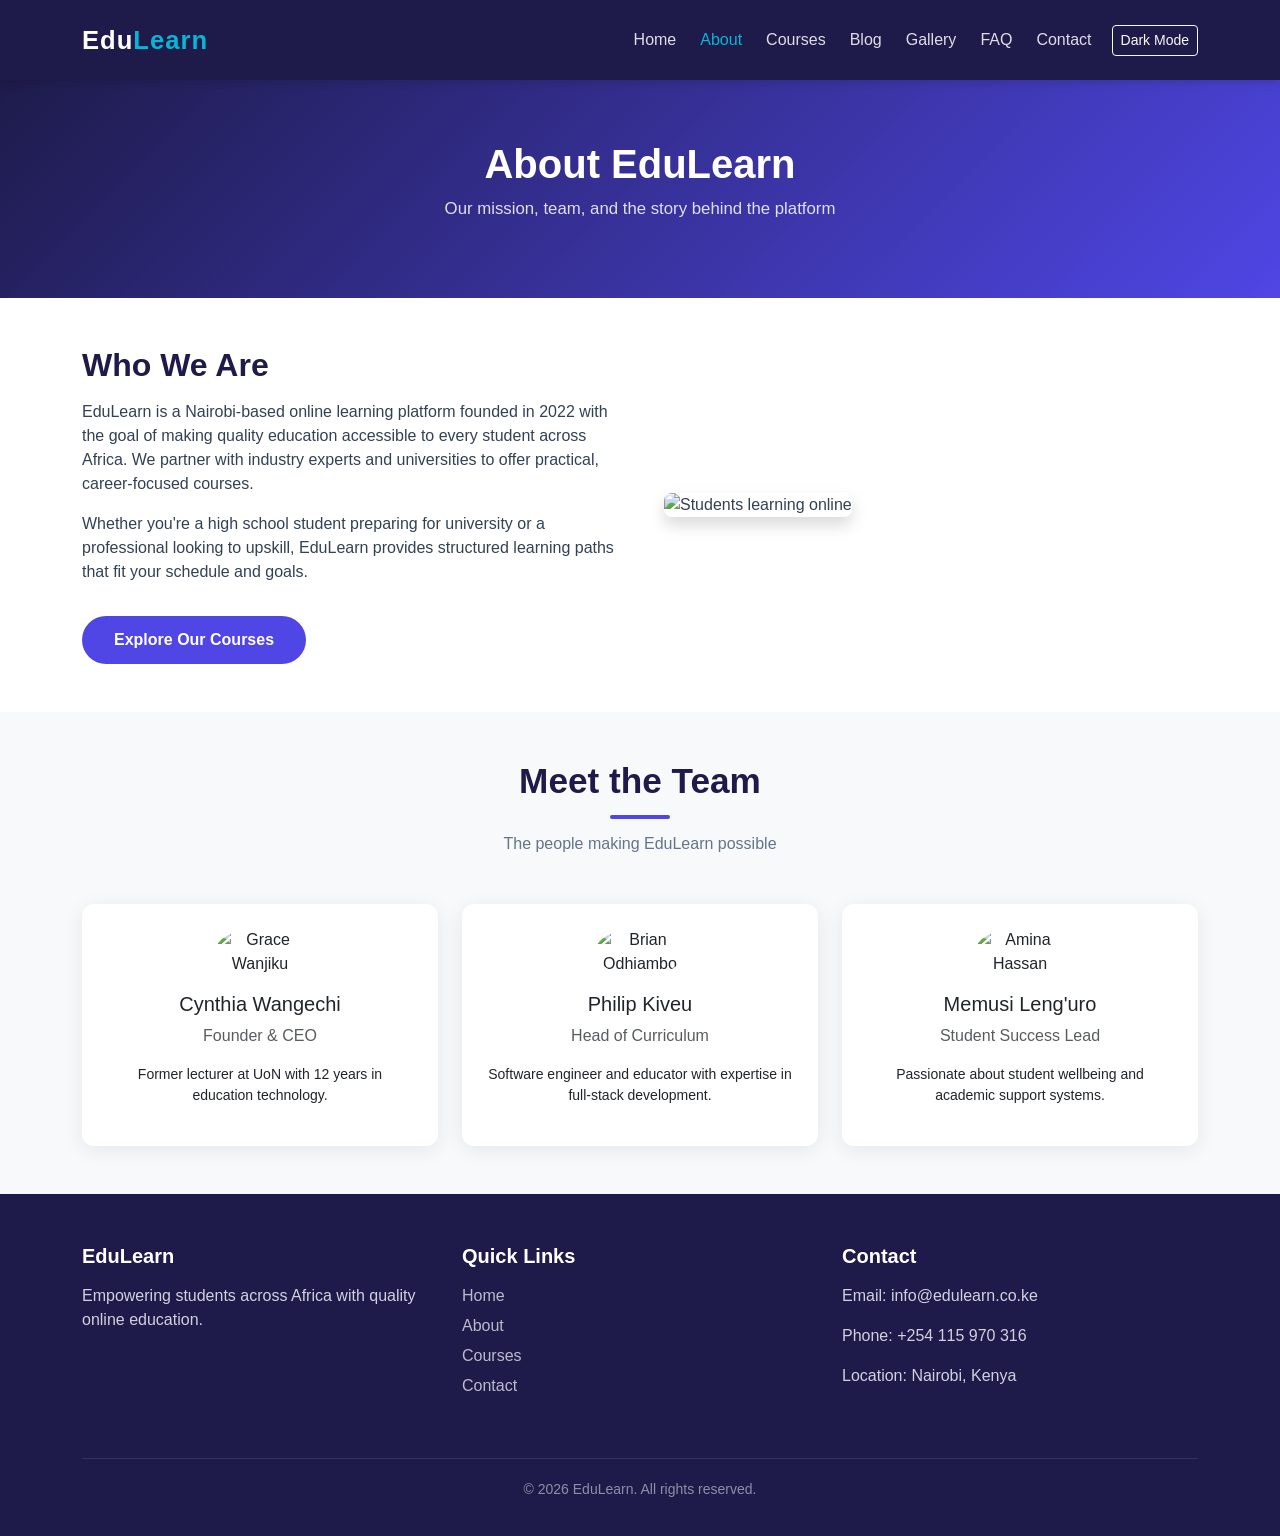
==== about.html @ be70aac3 "Add About page with mission statement and team section" ====
<!DOCTYPE html>
<html lang="en">
<head>
  <meta charset="UTF-8" />
  <meta name="viewport" content="width=device-width, initial-scale=1.0" />
  <title>EduLearn - About Us</title>
  <link rel="stylesheet" href="https://cdn.jsdelivr.net/npm/bootstrap@5.3.0/dist/css/bootstrap.min.css" />
  <link rel="stylesheet" href="css/style.css" />
</head>
<body>

  <nav class="navbar navbar-expand-lg navbar-dark">
    <div class="container">
      <a class="navbar-brand" href="index.html">Edu<span>Learn</span></a>
      <button class="navbar-toggler" type="button" data-bs-toggle="collapse" data-bs-target="#navMenu">
        <span class="navbar-toggler-icon"></span>
      </button>
      <div class="collapse navbar-collapse" id="navMenu">
        <ul class="navbar-nav ms-auto align-items-center">
          <li class="nav-item"><a class="nav-link" href="index.html">Home</a></li>
          <li class="nav-item"><a class="nav-link active" href="about.html">About</a></li>
          <li class="nav-item"><a class="nav-link" href="courses.html">Courses</a></li>
          <li class="nav-item"><a class="nav-link" href="blog.html">Blog</a></li>
          <li class="nav-item"><a class="nav-link" href="gallery.html">Gallery</a></li>
          <li class="nav-item"><a class="nav-link" href="faq.html">FAQ</a></li>
          <li class="nav-item"><a class="nav-link" href="contact.html">Contact</a></li>
          <li class="nav-item ms-2">
            <button id="darkModeToggle" class="btn btn-sm btn-outline-light">Dark Mode</button>
          </li>
        </ul>
      </div>
    </div>
  </nav>

  <div class="page-header">
    <div class="container">
      <h1>About EduLearn</h1>
      <p>Our mission, team, and the story behind the platform</p>
    </div>
  </div>

  <section class="py-5">
    <div class="container">
      <div class="row align-items-center g-5">
        <div class="col-md-6">
          <h2 class="fw-bold mb-3" style="color: var(--dark);">Who We Are</h2>
          <p>EduLearn is a Nairobi-based online learning platform founded in 2022 with the goal of making quality education accessible to every student across Africa. We partner with industry experts and universities to offer practical, career-focused courses.</p>
          <p>Whether you're a high school student preparing for university or a professional looking to upskill, EduLearn provides structured learning paths that fit your schedule and goals.</p>
          <a href="courses.html" class="btn-primary-custom mt-3 d-inline-block">Explore Our Courses</a>
        </div>
        <div class="col-md-6">
          <img src="https://images.unsplash.com/photo-1522202176988-66273c2fd55f?w=600&h=400&fit=crop" alt="Students learning online" class="img-fluid rounded-3 shadow" />
        </div>
      </div>
    </div>
  </section>

  <!-- TEAM -->
  <section class="py-5 bg-light">
    <div class="container">
      <div class="section-title">
        <h2>Meet the Team</h2>
        <div class="section-divider"></div>
        <p>The people making EduLearn possible</p>
      </div>
      <div class="row g-4">
        <div class="col-md-4">
          <div class="card text-center p-4 h-100">
            <img src="https://randomuser.me/api/portraits/women/44.jpg" alt="Grace Wanjiku" class="rounded-circle mx-auto mb-3" width="90" />
            <h5>Cynthia Wangechi</h5>
            <p class="text-muted">Founder & CEO</p>
            <p class="small">Former lecturer at UoN with 12 years in education technology.</p>
          </div>
        </div>
        <div class="col-md-4">
          <div class="card text-center p-4 h-100">
            <img src="https://randomuser.me/api/portraits/men/32.jpg" alt="Brian Odhiambo" class="rounded-circle mx-auto mb-3" width="90" />
            <h5>Philip Kiveu</h5>
            <p class="text-muted">Head of Curriculum</p>
            <p class="small">Software engineer and educator with expertise in full-stack development.</p>
          </div>
        </div>
        <div class="col-md-4">
          <div class="card text-center p-4 h-100">
            <img src="https://randomuser.me/api/portraits/women/68.jpg" alt="Amina Hassan" class="rounded-circle mx-auto mb-3" width="90" />
            <h5>Memusi Leng'uro</h5>
            <p class="text-muted">Student Success Lead</p>
            <p class="small">Passionate about student wellbeing and academic support systems.</p>
          </div>
        </div>
      </div>
    </div>
  </section>

  <footer>
    <div class="container">
      <div class="row">
        <div class="col-md-4 mb-4">
          <h5>EduLearn</h5>
          <p>Empowering students across Africa with quality online education.</p>
        </div>
        <div class="col-md-4 mb-4">
          <h5>Quick Links</h5>
          <a href="index.html">Home</a>
          <a href="about.html">About</a>
          <a href="courses.html">Courses</a>
          <a href="contact.html">Contact</a>
        </div>
        <div class="col-md-4 mb-4">
          <h5>Contact</h5>
          <p>Email: info@edulearn.co.ke</p>
          <p>Phone: +254 115 970 316</p>
          <p>Location: Nairobi, Kenya</p>
        </div>
      </div>
      <div class="footer-bottom">
        <p>&copy; 2026 EduLearn. All rights reserved.</p>
      </div>
    </div>
  </footer>

  <script src="https://cdn.jsdelivr.net/npm/bootstrap@5.3.0/dist/js/bootstrap.bundle.min.js"></script>
  <script src="js/main.js"></script>
</body>
</html>
---- css/style.css ----
/* STYLES  */
:root {
  --primary: #4f46e5;
  --primary-dark: #3730a3;
  --secondary: #06b6d4;
  --accent: #f59e0b;
  --dark: #1e1b4b;
  --light: #f8fafc;
  --text: #334155;
  --muted: #64748b;
}

* {
  margin: 0;
  padding: 0;
  box-sizing: border-box;
}

body {
  font-family: 'Segoe UI', Tahoma, Geneva, Verdana, sans-serif;
  color: var(--text);
  background-color: #fff;
}

/* NAVBAR  */
.navbar {
  background-color: var(--dark) !important;
  padding: 1rem 0;
  box-shadow: 0 2px 10px rgba(0,0,0,0.15);
}

.navbar-brand {
  font-size: 1.6rem;
  font-weight: 700;
  color: #fff !important;
  letter-spacing: 1px;
}

.navbar-brand span {
  color: var(--secondary);
}

.nav-link {
  color: rgba(255,255,255,0.85) !important;
  font-weight: 500;
  margin: 0 4px;
  transition: color 0.3s;
}

.nav-link:hover,
.nav-link.active {
  color: var(--secondary) !important;
}

/* ===== HERO SECTION ===== */
.hero {
  background: linear-gradient(135deg, var(--dark) 0%, var(--primary) 100%);
  color: white;
  padding: 100px 0 80px;
  text-align: center;
}

.hero h1 {
  font-size: 3rem;
  font-weight: 800;
  margin-bottom: 1rem;
}

.hero h1 span {
  color: var(--secondary);
}

.hero p {
  font-size: 1.2rem;
  opacity: 0.9;
  max-width: 600px;
  margin: 0 auto 2rem;
}

.btn-primary-custom {
  background-color: var(--primary);
  border: none;
  color: white;
  padding: 12px 32px;
  border-radius: 50px;
  font-weight: 600;
  text-decoration: none;
  display: inline-block;
  transition: all 0.3s;
}

.btn-primary-custom:hover {
  background-color: var(--primary-dark);
  color: white;
  transform: translateY(-2px);
}

.btn-outline-custom {
  border: 2px solid white;
  color: white;
  padding: 12px 32px;
  border-radius: 50px;
  font-weight: 600;
  text-decoration: none;
  display: inline-block;
  margin-left: 12px;
  transition: all 0.3s;
}

.btn-outline-custom:hover {
  background-color: white;
  color: var(--primary);
}

/* SECTION TITLES */
.section-title {
  text-align: center;
  margin-bottom: 3rem;
}

.section-title h2 {
  font-size: 2.2rem;
  font-weight: 700;
  color: var(--dark);
}

.section-title p {
  color: var(--muted);
  font-size: 1rem;
  max-width: 500px;
  margin: 0.5rem auto 0;
}

.section-divider {
  width: 60px;
  height: 4px;
  background: var(--primary);
  margin: 0.8rem auto;
  border-radius: 2px;
}

/*  CARDS  */
.card {
  border: none;
  border-radius: 12px;
  box-shadow: 0 4px 20px rgba(0,0,0,0.08);
  transition: transform 0.3s, box-shadow 0.3s;
}

.card:hover {
  transform: translateY(-6px);
  box-shadow: 0 8px 30px rgba(0,0,0,0.15);
}

.card-img-top {
  border-radius: 12px 12px 0 0;
  height: 200px;
  object-fit: cover;
}

/*  FOOTER  */
footer {
  background-color: var(--dark);
  color: rgba(255,255,255,0.8);
  padding: 50px 0 20px;
}

footer h5 {
  color: white;
  font-weight: 700;
  margin-bottom: 1rem;
}

footer a {
  color: rgba(255,255,255,0.7);
  text-decoration: none;
  display: block;
  margin-bottom: 6px;
  transition: color 0.3s;
}

footer a:hover {
  color: var(--secondary);
}

footer .footer-bottom {
  border-top: 1px solid rgba(255,255,255,0.1);
  padding-top: 20px;
  margin-top: 30px;
  text-align: center;
  font-size: 0.875rem;
  color: rgba(255,255,255,0.5);
}

/*PAGE HEADER */
.page-header {
  background: linear-gradient(135deg, var(--dark), var(--primary));
  color: white;
  padding: 60px 0;
  text-align: center;
}

.page-header h1 {
  font-size: 2.5rem;
  font-weight: 700;
}

.page-header p {
  opacity: 0.85;
  font-size: 1.05rem;
}

/* DARK MODE */
body.dark-mode {
  background-color: #0f172a;
  color: #e2e8f0;
}

body.dark-mode .card {
  background-color: #1e293b;
  color: #e2e8f0;
}

body.dark-mode .section-title h2 {
  color: #f1f5f9;
}

/* RESPONSIVE*/
@media (max-width: 768px) {
  .hero h1 {
    font-size: 2rem;
  }

  .btn-outline-custom {
    margin-left: 0;
    margin-top: 12px;
  }
}
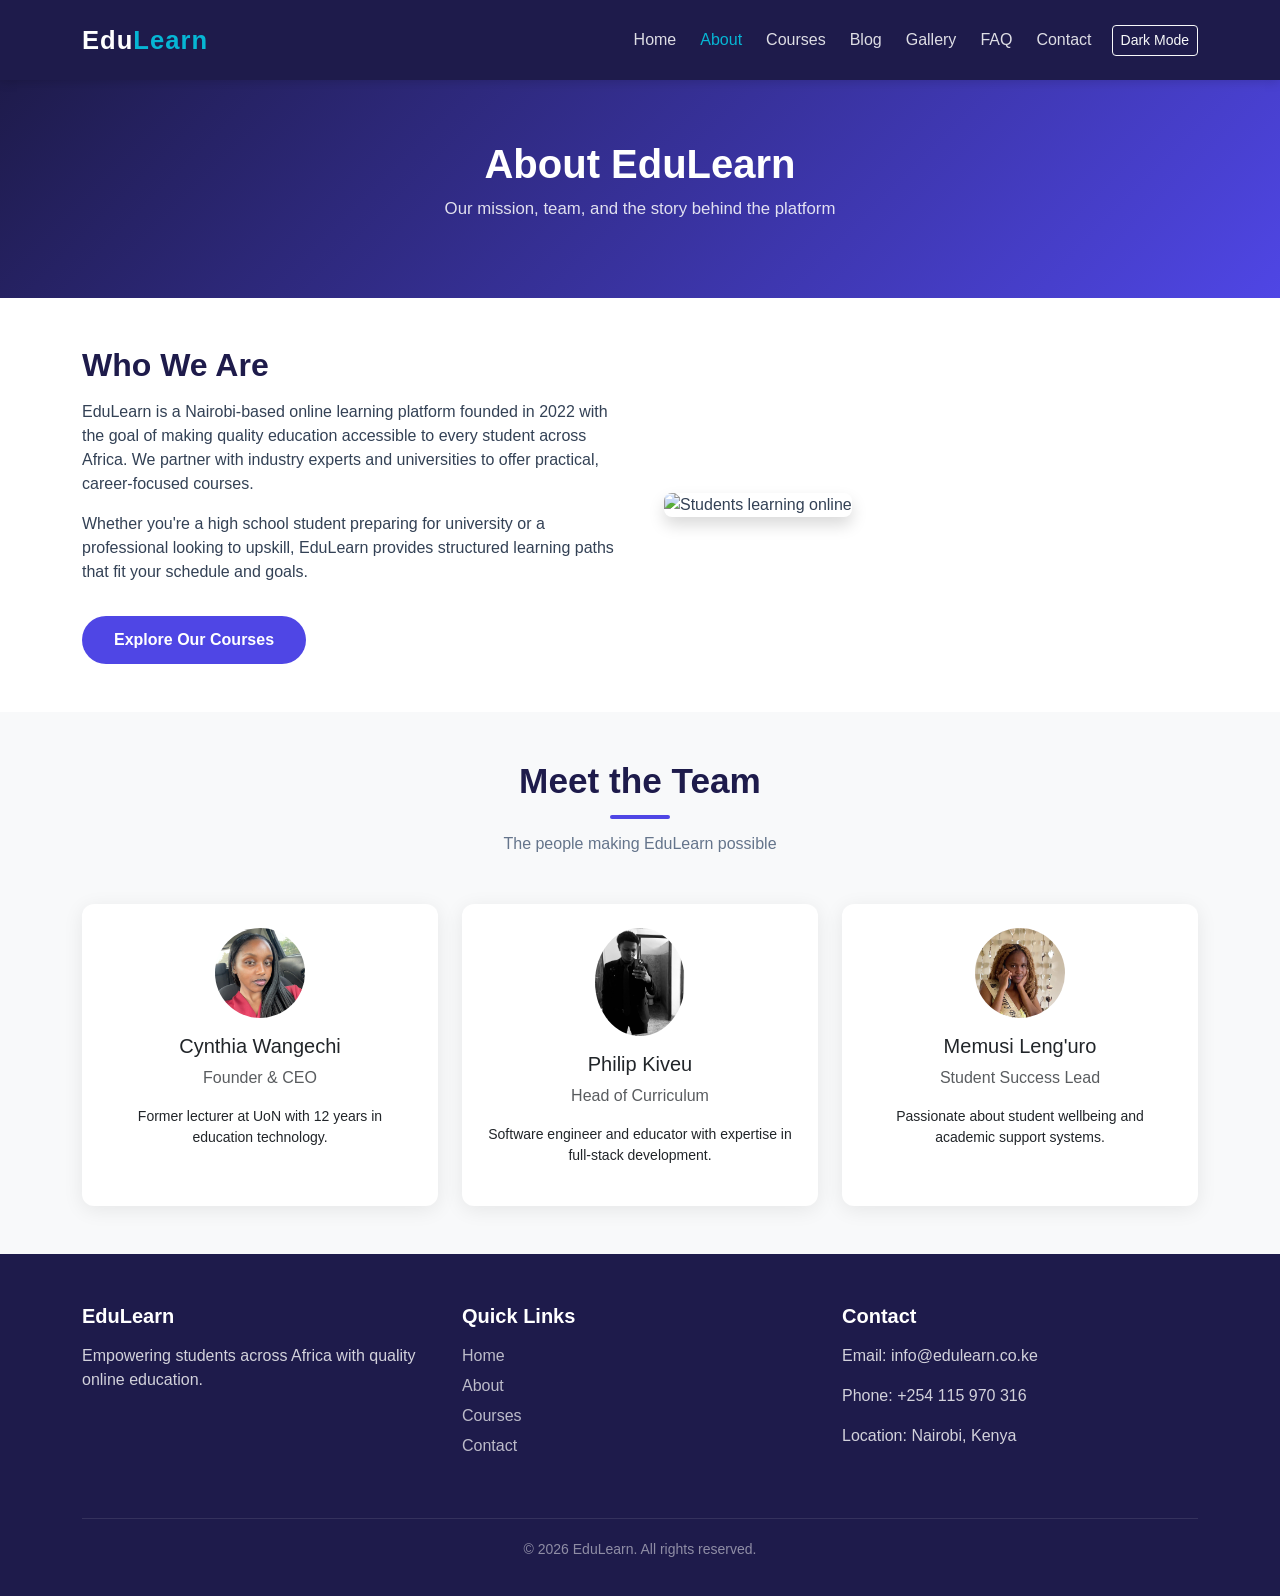
==== commit cb5f1e3d: "Fix image file extensions and update team photo paths" ====
--- a/about.html
+++ b/about.html
@@ -66,7 +66,7 @@
       <div class="row g-4">
         <div class="col-md-4">
           <div class="card text-center p-4 h-100">
-            <img src="https://randomuser.me/api/portraits/women/44.jpg" alt="Grace Wanjiku" class="rounded-circle mx-auto mb-3" width="90" />
+           <img src="images/team-cynthia.jpg.jpeg" alt="Cynthia Wangechi" class="rounded-circle mx-auto mb-3" width="90" />
             <h5>Cynthia Wangechi</h5>
             <p class="text-muted">Founder & CEO</p>
             <p class="small">Former lecturer at UoN with 12 years in education technology.</p>
@@ -74,7 +74,7 @@
         </div>
         <div class="col-md-4">
           <div class="card text-center p-4 h-100">
-            <img src="https://randomuser.me/api/portraits/men/32.jpg" alt="Brian Odhiambo" class="rounded-circle mx-auto mb-3" width="90" />
+            <img src="images/team-philip.jpg.jpeg" alt="Philip Kiveu" class="rounded-circle mx-auto mb-3" width="90" />
             <h5>Philip Kiveu</h5>
             <p class="text-muted">Head of Curriculum</p>
             <p class="small">Software engineer and educator with expertise in full-stack development.</p>
@@ -82,7 +82,7 @@
         </div>
         <div class="col-md-4">
           <div class="card text-center p-4 h-100">
-            <img src="https://randomuser.me/api/portraits/women/68.jpg" alt="Amina Hassan" class="rounded-circle mx-auto mb-3" width="90" />
+            <img src="images/team-memusi.jpg.jpeg" alt="Memusi Leng'uro" class="rounded-circle mx-auto mb-3" width="90" />
             <h5>Memusi Leng'uro</h5>
             <p class="text-muted">Student Success Lead</p>
             <p class="small">Passionate about student wellbeing and academic support systems.</p>
